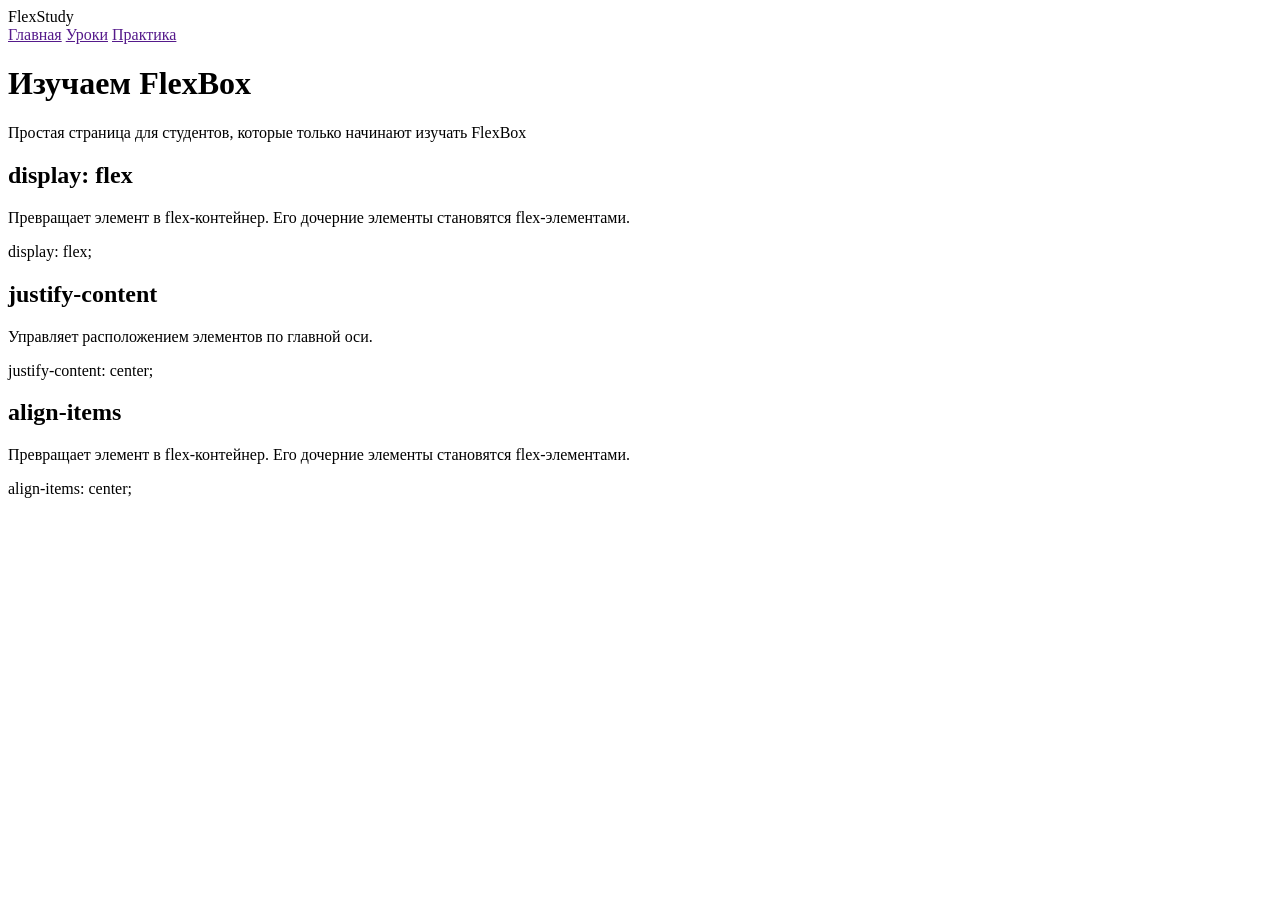
==== index.html @ 91222949 "add card and header" ====
<!DOCTYPE html>
<html lang="ru">

<head>
    <meta charset="UTF-8">
    <meta name="viewport" content="width=device-width, initial-scale=1.0">
    <title>FlexStudy</title>
</head>

<body>
    <header>
        <div class="logo">
            <span> FlexStudy</span>
        </div>
        <div class="menu">
            <a href="">Главная</a>
            <a href="">Уроки</a>
            <a href="">Практика</a>
        </div>
    </header>
    <main>
        <div class="text">
            <h1>Изучаем FlexBox</h1>
            <p>Простая страница для студентов, которые только начинают изучать FlexBox</p>
        </div>
        <div class="cards">
            <div class="card">
                <div class="hi">
                    <h2> display: flex</h2>
                </div>
                <div class="tx">
                    Превращает элемент в flex-контейнер. Его дочерние элементы становятся flex-элементами.
                </div>
                <div class="primer">
                    <p>display: flex;</p>
                </div>
            </div>
            <div class="card">
                <div class="hi">
                    <h2>justify-content</h2>
                </div>
                <div class="tx">
                    Управляет расположением элементов по главной оси.
                </div>
                <div class="primer">
                    <p> justify-content: center;</p>
                </div>
            </div>
            <div class="card">
                <div class="hi">
                    <h2>align-items</h2>
                </div>
                <div class="tx">
                    Превращает элемент в flex-контейнер. Его дочерние элементы становятся flex-элементами.
                </div>
                <div class="primer">
                    <p>align-items: center;</p>
                </div>
            </div>
        </div>

    </main>
    <footer>

    </footer>
</body>

</html>
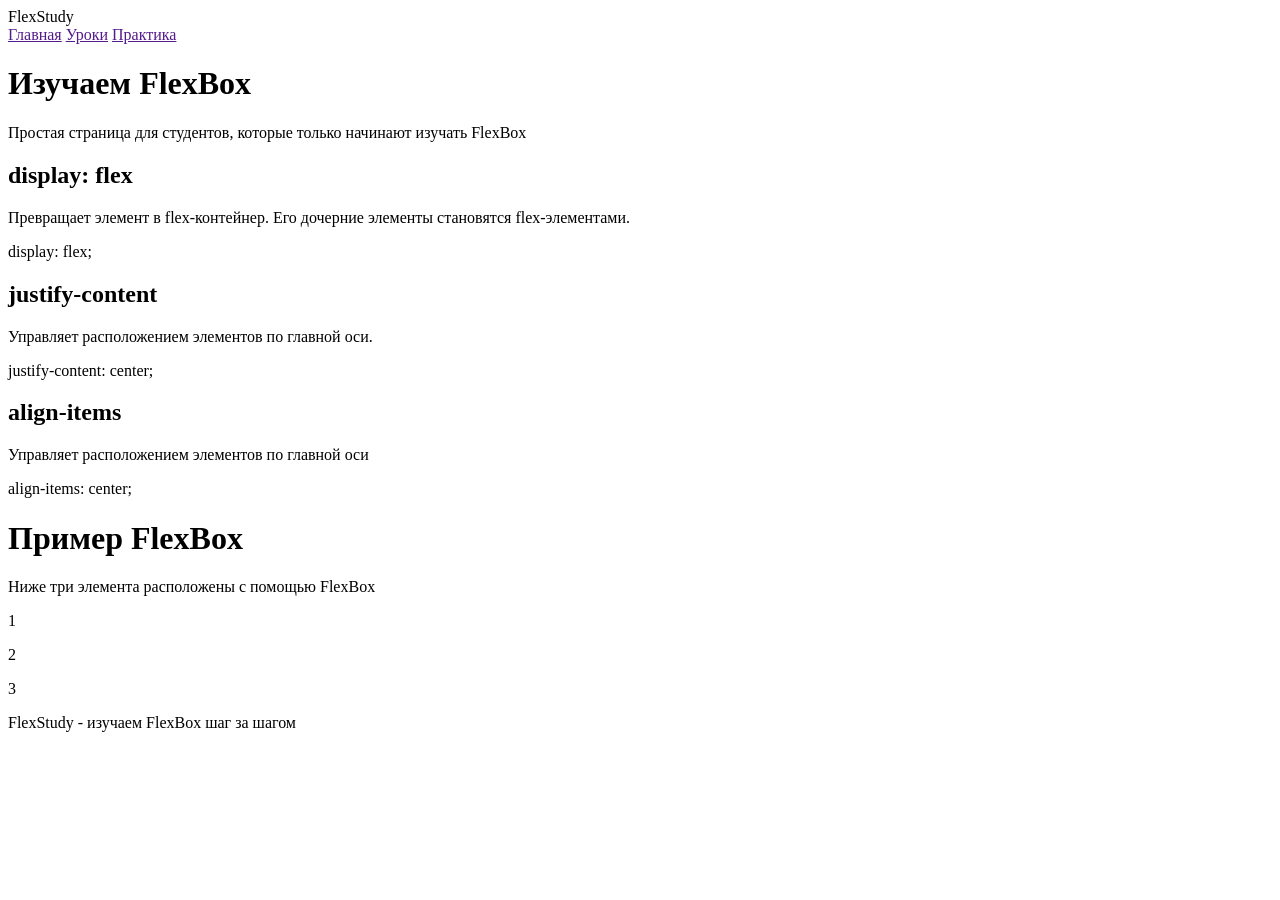
==== commit c27d79a0: "add main and footer info" ====
--- a/index.html
+++ b/index.html
@@ -51,17 +51,34 @@
                     <h2>align-items</h2>
                 </div>
                 <div class="tx">
-                    Превращает элемент в flex-контейнер. Его дочерние элементы становятся flex-элементами.
+                    Управляет расположением элементов по главной оси
                 </div>
                 <div class="primer">
                     <p>align-items: center;</p>
                 </div>
             </div>
         </div>
+        <div class="primFl">
+            <div class="Prtxt">
+                <h1>Пример FlexBox</h1>
+                <p>Ниже три элемента расположены с помощью FlexBox</p>
+            </div>
+            <div class="back">
+                <div class="qu">
+                    <p>1</p>
+                </div>
+                <div class="qu">
+                    <p>2</p>
+                </div>
+                <div class="qu">
+                    <p>3</p>
+                </div>
+            </div>
+        </div>
 
     </main>
     <footer>
-
+        <p>FlexStudy - изучаем FlexBox шаг за шагом</p>
     </footer>
 </body>
 
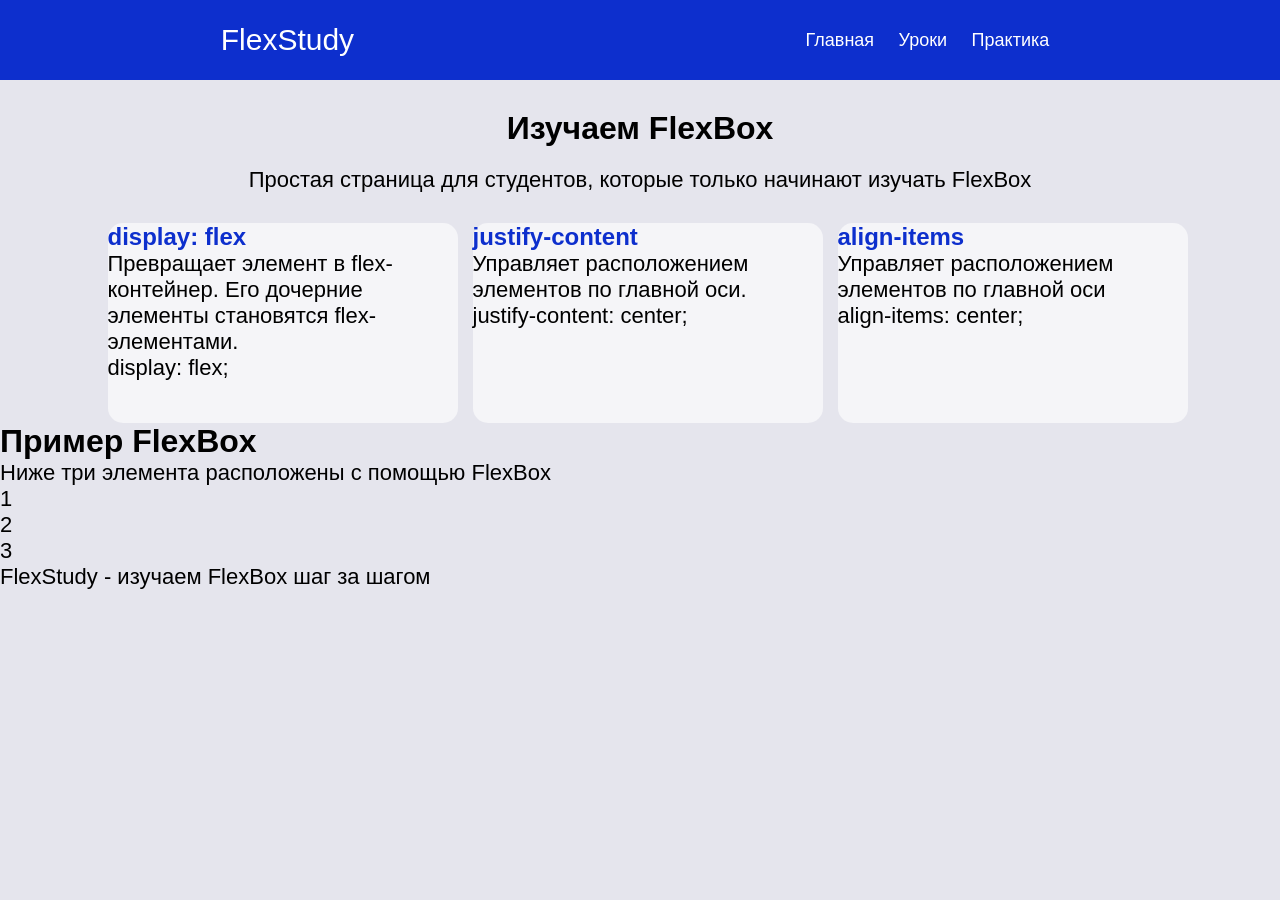
==== commit 5f59e953: "style for head and style for card" ====
--- a/index.html
+++ b/index.html
@@ -5,10 +5,12 @@
     <meta charset="UTF-8">
     <meta name="viewport" content="width=device-width, initial-scale=1.0">
     <title>FlexStudy</title>
+    <link rel="stylesheet" href="index.css">
 </head>
 
 <body>
     <header>
+
         <div class="logo">
             <span> FlexStudy</span>
         </div>
@@ -17,10 +19,12 @@
             <a href="">Уроки</a>
             <a href="">Практика</a>
         </div>
+
+
     </header>
     <main>
         <div class="text">
-            <h1>Изучаем FlexBox</h1>
+            <h1 class="f">Изучаем FlexBox</h1>
             <p>Простая страница для студентов, которые только начинают изучать FlexBox</p>
         </div>
         <div class="cards">
--- a/index.css
+++ b/index.css
@@ -0,0 +1,74 @@
+* {
+    box-sizing: border-box;
+    margin: 0;
+    padding: 0;
+    font-family: Arial, Helvetica, sans-serif;
+}
+
+header {
+    background: rgb(13, 47, 205);
+    display: flex;
+    justify-content: space-around;
+    align-items: center;
+    height: 80px;
+}
+
+
+.logo {
+    color: rgb(255, 255, 255);
+    font-family: Arial, Helvetica, sans-serif;
+    font-size: 30px;
+}
+
+.menu a {
+    margin-left: 10px;
+    margin-right: 10px;
+    font-family: Arial, Helvetica, sans-serif;
+    text-decoration: none;
+    color: rgb(255, 255, 255);
+    font-size: 18px;
+}
+
+.text {
+    display: flex;
+    align-items: center;
+    justify-content: center;
+    flex-direction: column;
+    margin: 30px;
+}
+
+p {
+    font-size: 22px;
+}
+
+.f {
+    margin-bottom: 20px;
+}
+
+.tx {
+    font-size: 22px;
+}
+
+.cards {
+    display: flex;
+    justify-content: center;
+}
+
+.card {
+    background-color: rgb(245, 245, 248);
+    display: flex;
+    flex-direction: column;
+    height: 200px;
+    width: 350px;
+    margin-left: 15px;
+    word-wrap: break-word;
+    overflow-wrap: break-word;
+    border-radius: 15px;
+}
+.hi{
+    color: rgb(13, 47, 205);
+    
+}
+body {
+    background-color: rgb(229, 229, 237);
+}
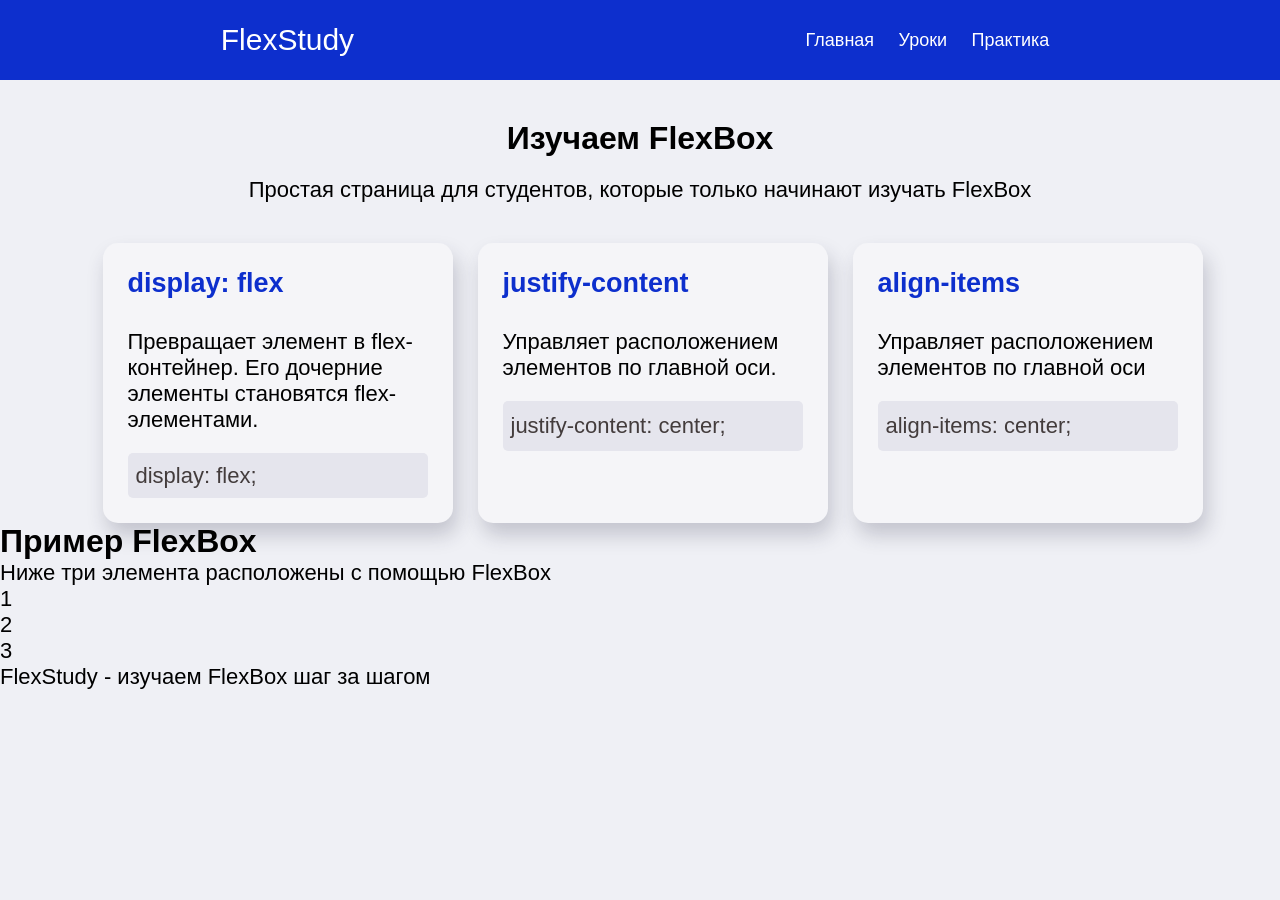
==== commit fa6b8e72: "card shadow and redact margin" ====
--- a/index.html
+++ b/index.html
@@ -36,7 +36,7 @@
                     Превращает элемент в flex-контейнер. Его дочерние элементы становятся flex-элементами.
                 </div>
                 <div class="primer">
-                    <p>display: flex;</p>
+                    <p class="pr">display: flex;</p>
                 </div>
             </div>
             <div class="card">
@@ -47,7 +47,7 @@
                     Управляет расположением элементов по главной оси.
                 </div>
                 <div class="primer">
-                    <p> justify-content: center;</p>
+                    <p class="pr"> justify-content: center;</p>
                 </div>
             </div>
             <div class="card">
@@ -58,7 +58,7 @@
                     Управляет расположением элементов по главной оси
                 </div>
                 <div class="primer">
-                    <p>align-items: center;</p>
+                    <p class="pr">align-items: center;</p>
                 </div>
             </div>
         </div>
--- a/index.css
+++ b/index.css
@@ -34,7 +34,7 @@
     align-items: center;
     justify-content: center;
     flex-direction: column;
-    margin: 30px;
+    margin: 40px;
 }
 
 p {
@@ -58,17 +58,38 @@
     background-color: rgb(245, 245, 248);
     display: flex;
     flex-direction: column;
-    height: 200px;
+    height: 280px;
     width: 350px;
-    margin-left: 15px;
+    margin-left: 25px;
     word-wrap: break-word;
     overflow-wrap: break-word;
     border-radius: 15px;
+    padding: 25px;
+    box-shadow: 4px 12px 20px rgba(42, 42, 67, 0.221);
 }
-.hi{
+
+.hi {
     color: rgb(13, 47, 205);
-    
+    font-size: 18px;
+    margin-bottom: 30px;
 }
+
+.primer {
+    background-color: rgb(229, 229, 237);
+    margin-top: 20px;
+    height: 50px;
+    display: flex;
+    border-radius: 5px;
+
+}
+
+.pr {
+    display: flex;
+    align-items: center;
+    margin-left: 8px;
+    color: rgb(67, 60, 60);
+}
+
 body {
-    background-color: rgb(229, 229, 237);
+    background-color: rgb(239, 240, 245);
 }
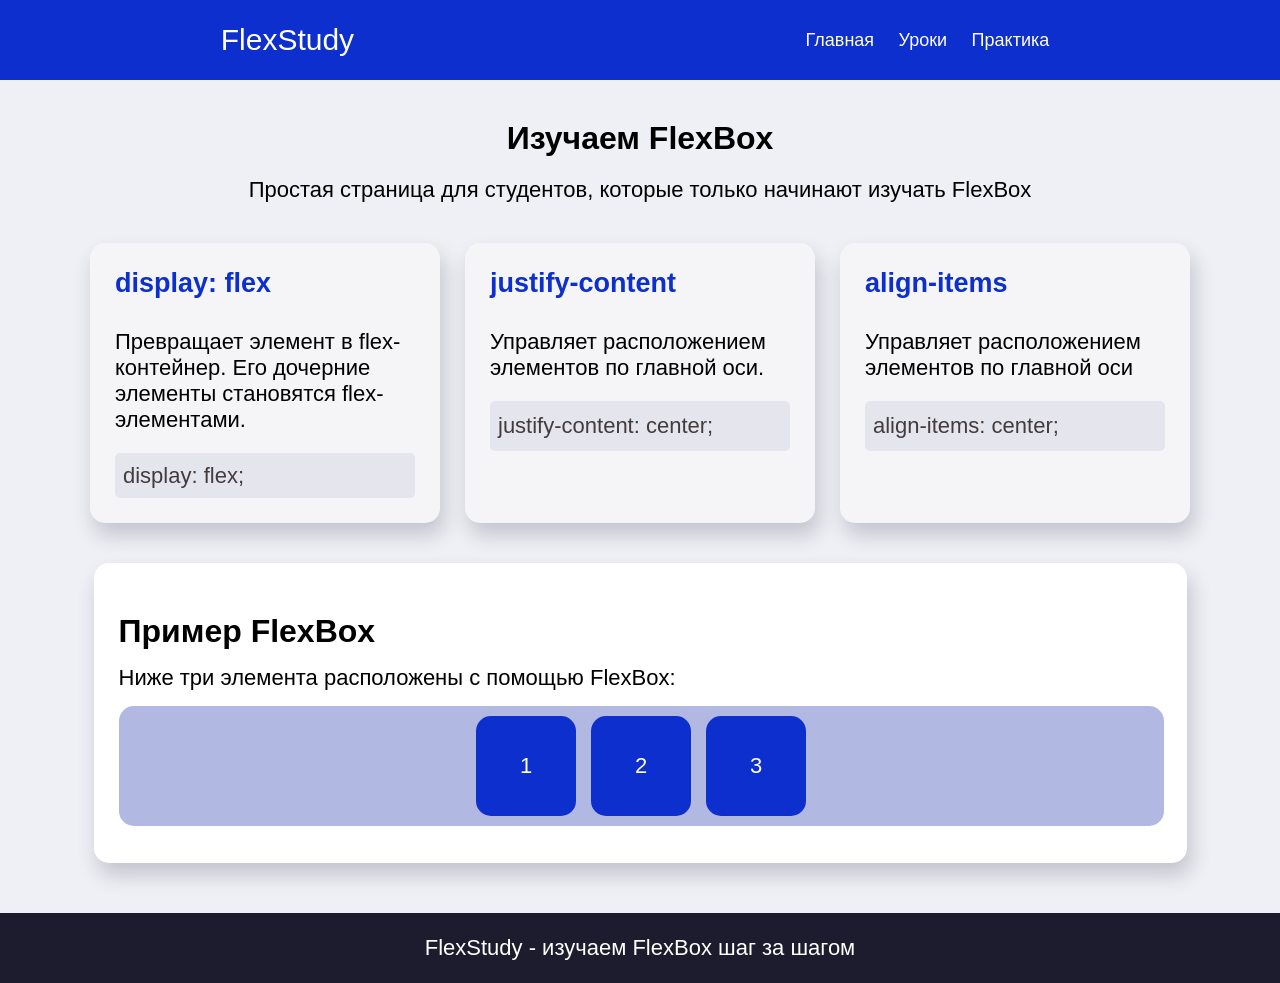
==== commit d824abb3: "add bottom card and footer" ====
--- a/index.html
+++ b/index.html
@@ -27,55 +27,61 @@
             <h1 class="f">Изучаем FlexBox</h1>
             <p>Простая страница для студентов, которые только начинают изучать FlexBox</p>
         </div>
-        <div class="cards">
-            <div class="card">
-                <div class="hi">
-                    <h2> display: flex</h2>
+        <div class="content">
+            <div class="cards">
+                <div class="card">
+                    <div class="hi">
+                        <h2> display: flex</h2>
+                    </div>
+                    <div class="tx">
+                        Превращает элемент в flex-контейнер. Его дочерние элементы становятся flex-элементами.
+                    </div>
+                    <div class="primer">
+                        <p class="pr">display: flex;</p>
+                    </div>
                 </div>
-                <div class="tx">
-                    Превращает элемент в flex-контейнер. Его дочерние элементы становятся flex-элементами.
+                <div class="card">
+                    <div class="hi">
+                        <h2>justify-content</h2>
+                    </div>
+                    <div class="tx">
+                        Управляет расположением элементов по главной оси.
+                    </div>
+                    <div class="primer">
+                        <p class="pr"> justify-content: center;</p>
+                    </div>
                 </div>
-                <div class="primer">
-                    <p class="pr">display: flex;</p>
+                <div class="card">
+                    <div class="hi">
+                        <h2>align-items</h2>
+                    </div>
+                    <div class="tx">
+                        Управляет расположением элементов по главной оси
+                    </div>
+                    <div class="primer">
+                        <p class="pr">align-items: center;</p>
+                    </div>
                 </div>
             </div>
-            <div class="card">
-                <div class="hi">
-                    <h2>justify-content</h2>
-                </div>
-                <div class="tx">
-                    Управляет расположением элементов по главной оси.
-                </div>
-                <div class="primer">
-                    <p class="pr"> justify-content: center;</p>
-                </div>
-            </div>
-            <div class="card">
-                <div class="hi">
-                    <h2>align-items</h2>
-                </div>
-                <div class="tx">
-                    Управляет расположением элементов по главной оси
-                </div>
-                <div class="primer">
-                    <p class="pr">align-items: center;</p>
-                </div>
-            </div>
-        </div>
-        <div class="primFl">
-            <div class="Prtxt">
-                <h1>Пример FlexBox</h1>
-                <p>Ниже три элемента расположены с помощью FlexBox</p>
-            </div>
-            <div class="back">
-                <div class="qu">
-                    <p>1</p>
-                </div>
-                <div class="qu">
-                    <p>2</p>
-                </div>
-                <div class="qu">
-                    <p>3</p>
+            <div class="backfortxt">
+                <div class="primFl">
+                    <div class="Prtxt">
+                        <h1 class="Fl">Пример FlexBox</h1>
+                        <p>Ниже три элемента расположены с помощью FlexBox:</p>
+                    </div>
+                    <div class="back">
+                        <div class="number">
+                            <div class="qu">
+                                <p>1</p>
+                            </div>
+                            <div class="qu">
+                                <p>2</p>
+                            </div>
+                            <div class="qu">
+                                <p>3</p>
+                            </div>
+                        </div>
+                    </div>
                 </div>
             </div>
         </div>
--- a/index.css
+++ b/index.css
@@ -52,6 +52,7 @@
 .cards {
     display: flex;
     justify-content: center;
+    gap: 25px;
 }
 
 .card {
@@ -60,7 +61,6 @@
     flex-direction: column;
     height: 280px;
     width: 350px;
-    margin-left: 25px;
     word-wrap: break-word;
     overflow-wrap: break-word;
     border-radius: 15px;
@@ -90,6 +90,80 @@
     color: rgb(67, 60, 60);
 }
 
+
 body {
     background-color: rgb(239, 240, 245);
+}
+.Prtxt{
+    display: flex;
+    justify-content: flex-start;
+    flex-direction: column;
+    align-items: flex-start;
+    margin-top:50px ;
+    margin-left: 25px;
+}
+.back{
+    display: flex;
+    justify-content: center;
+    background-color: rgb(177, 185, 227) ;
+    width: 1045px;
+    margin-top: 15px;
+    margin-left: 25px;
+    margin-right: 25px;
+    border-radius: 15px;
+    height: 120px;
+}
+.primFl{
+    background-color: rgb(255, 255, 255);
+    display: flex;
+    flex-direction: column;
+    margin-top: 40px;
+    height: 300px;
+    width: 1093px;
+    border-radius: 15px;
+    box-shadow: 4px 12px 20px rgba(42, 42, 67, 0.221);
+}
+.Fl{
+    margin-bottom: 15px;
+}
+.backfortxt{
+    display: flex;
+    justify-content: center;
+    align-items: center;
+    
+}
+.content{
+    display: flex;
+    flex-direction: column;
+    justify-content: center;
+}
+.back{
+    gap: 5px;
+}
+.qu{
+    background-color: rgb(13, 47, 205);
+    color: rgb(255, 255, 255);
+    display: flex;
+    align-items: center;
+    height: 100px;
+    width: 100px;
+    justify-content: center;
+    border-radius:15px ;
+}
+.number{
+    display: flex;
+    gap: 15px;
+    align-items: center;
+
+}
+footer{
+    margin-top: 50px;
+    height: 70px;
+    width: 100%;
+    background-color: rgb(29, 28, 46);
+    color: rgb(255, 255, 255);
+    display: flex;
+    align-items: center;
+    font-size: 22px;
+    justify-content: center;
 }
